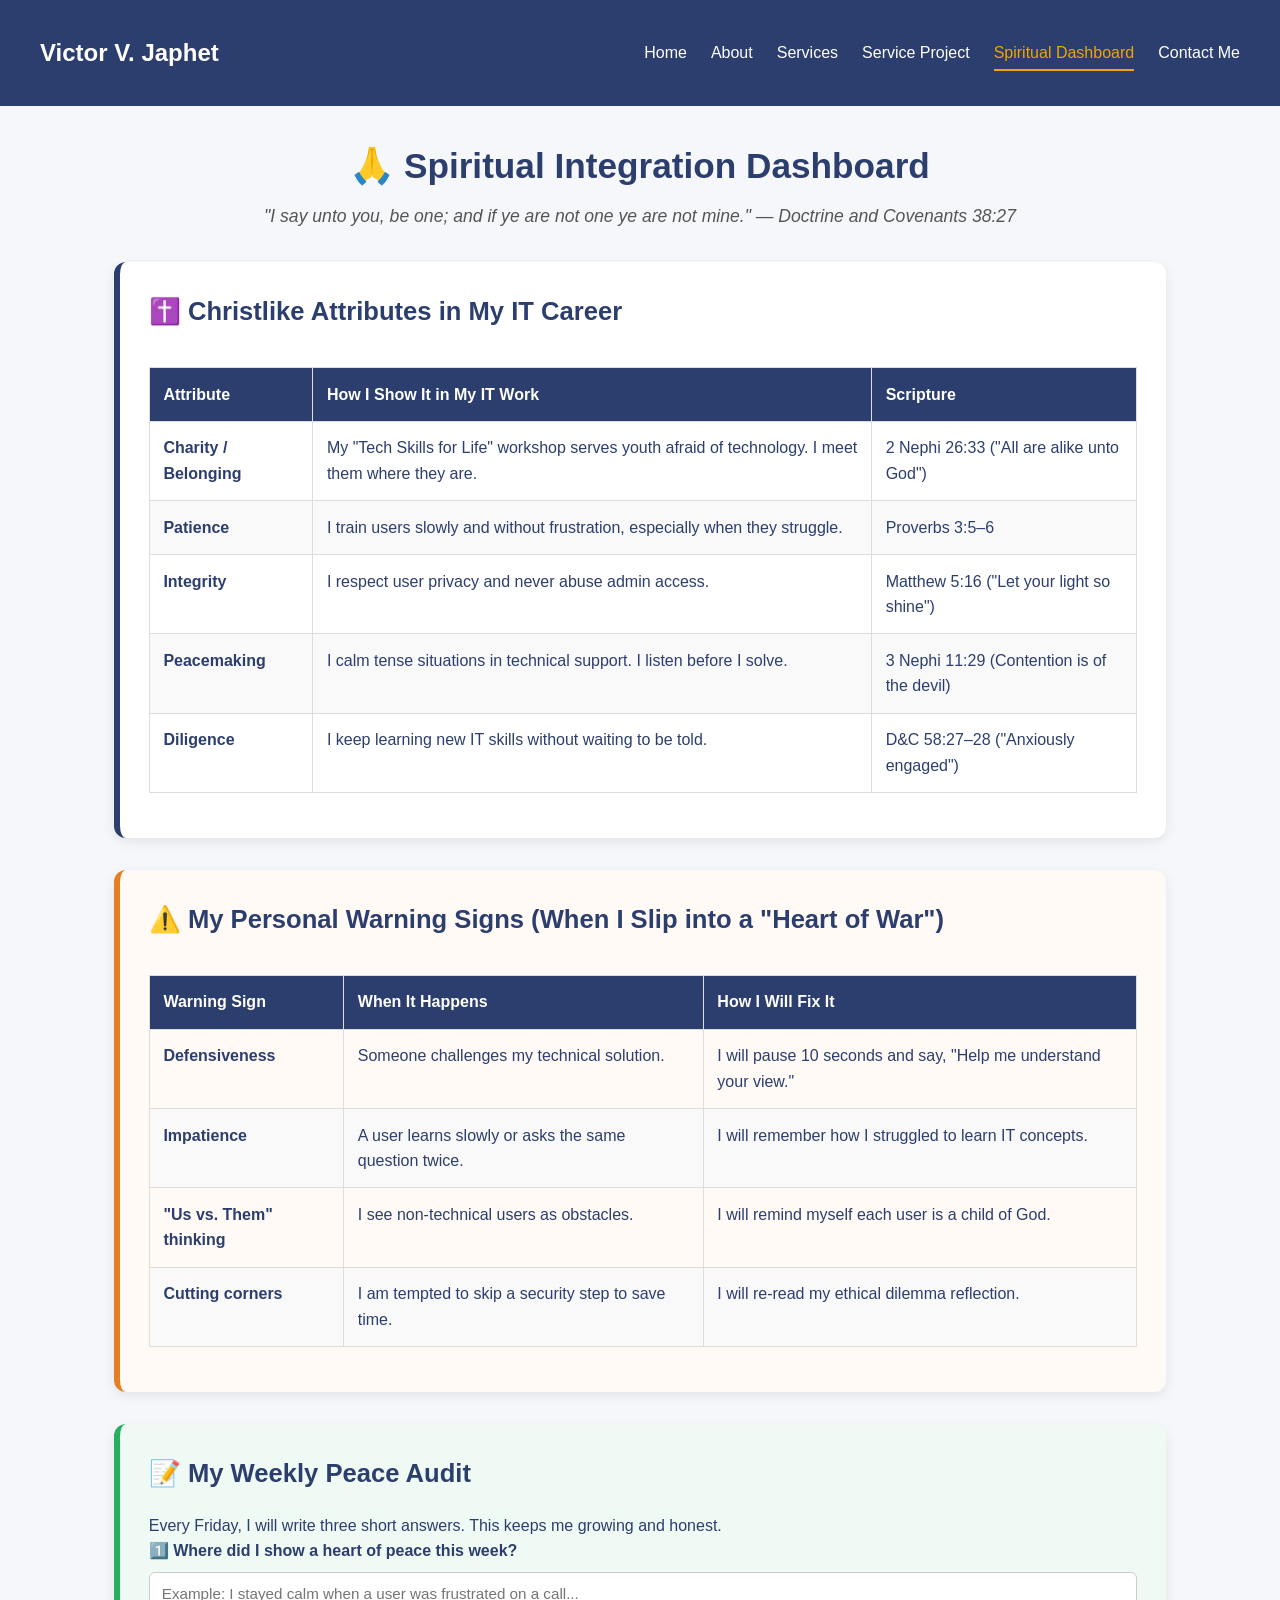
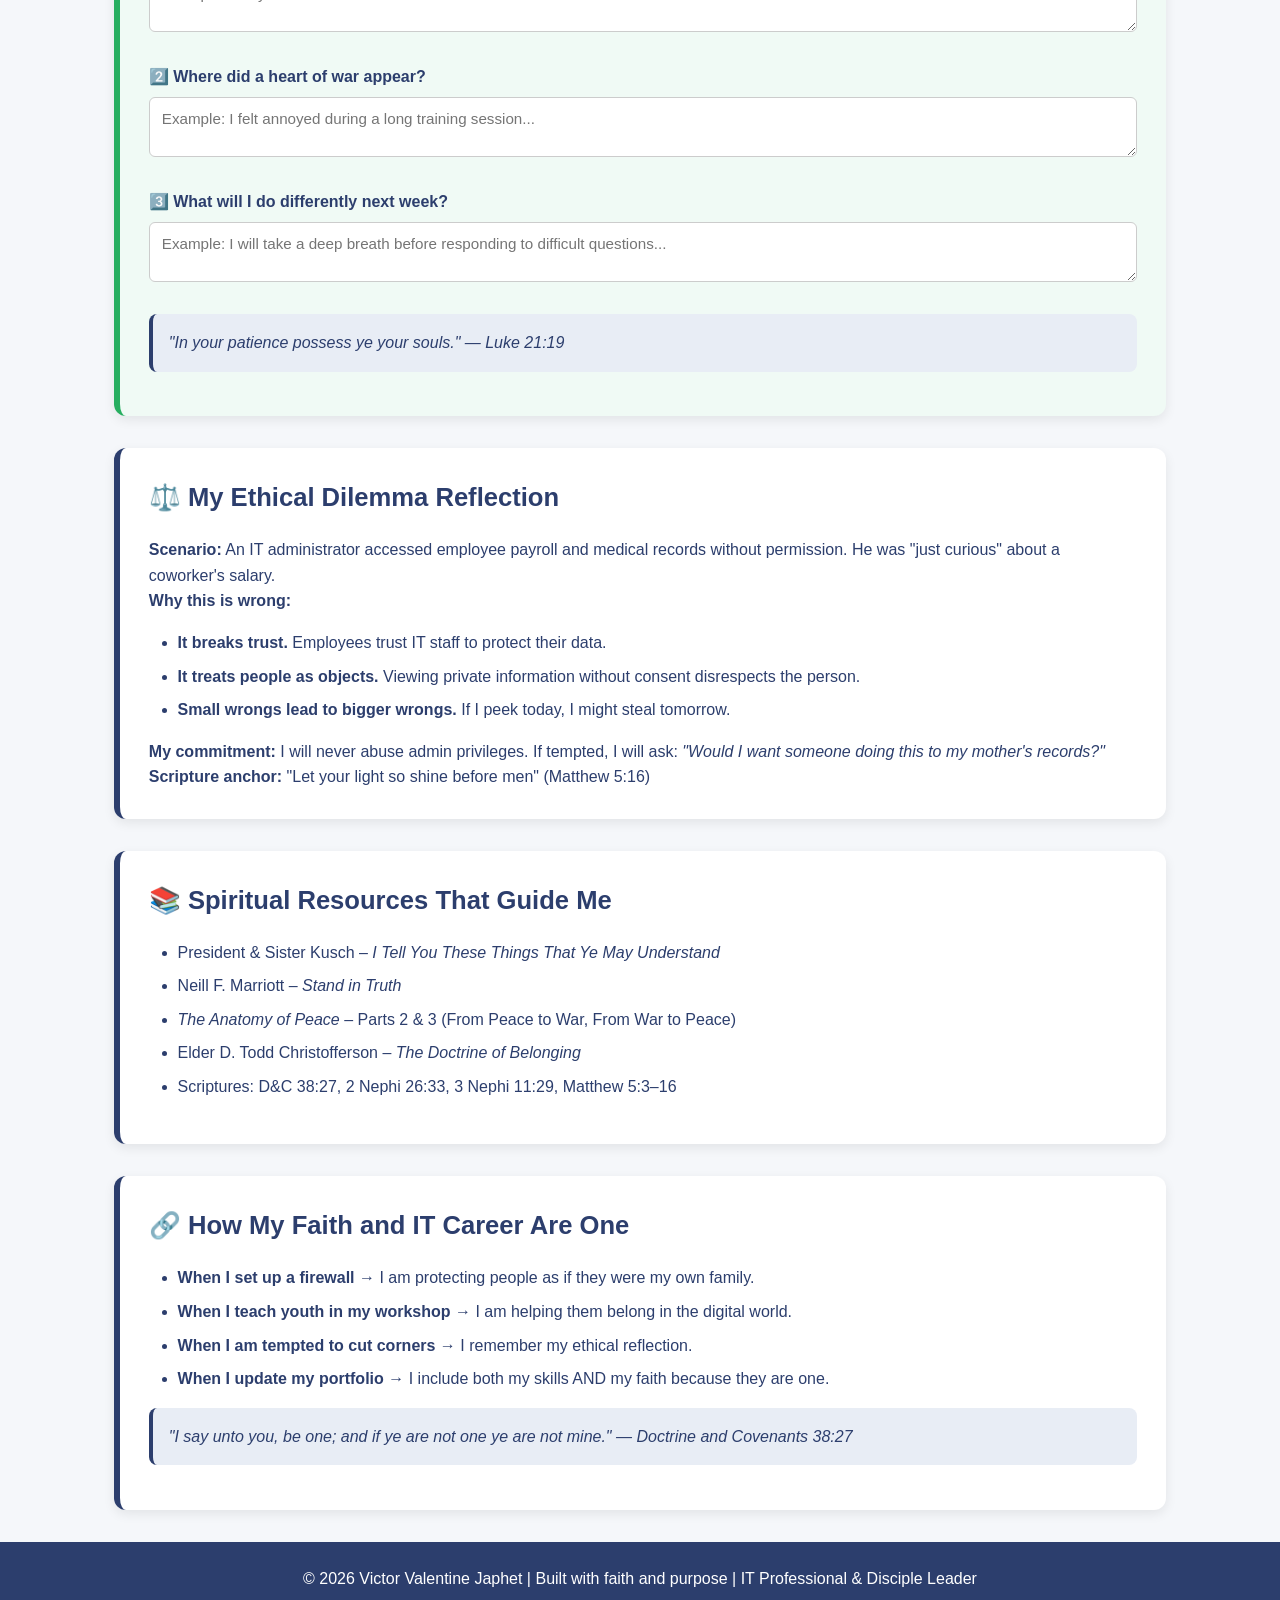
==== spiritual.html @ bac561ef "Add files via upload" ====
<!DOCTYPE html>
<html lang="en">
<head>
    <meta charset="UTF-8">
    <meta name="viewport" content="width=device-width, initial-scale=1.0">
    <title>Victor Japhet - Spiritual Dashboard</title>
    <style>
        * {
            margin: 0;
            padding: 0;
            box-sizing: border-box;
        }

        body {
            font-family: 'Segoe UI', Tahoma, Geneva, Verdana, sans-serif;
            background: #f5f7fa;
            color: #2c3e6d;
            line-height: 1.6;
        }

        /* Navigation - matches your homepage */
        nav {
            background: #2c3e6d;
            padding: 1rem 2rem;
            position: sticky;
            top: 0;
            z-index: 100;
        }

        .nav-container {
            max-width: 1200px;
            margin: 0 auto;
            display: flex;
            justify-content: space-between;
            align-items: center;
            flex-wrap: wrap;
        }

        .logo a {
            color: white;
            font-size: 1.5rem;
            font-weight: bold;
            text-decoration: none;
        }

        .nav-menu {
            display: flex;
            list-style: none;
            gap: 1.5rem;
            flex-wrap: wrap;
        }

        .nav-menu li a {
            color: white;
            text-decoration: none;
            padding: 0.5rem 0;
            transition: 0.3s;
        }

        .nav-menu li a:hover,
        .nav-menu li a.active {
            border-bottom: 2px solid #f0a500;
            color: #f0a500;
        }

        /* Main container */
        .dashboard-container {
            max-width: 1100px;
            margin: 2rem auto;
            padding: 0 1.5rem;
        }

        /* Page title */
        .page-title {
            text-align: center;
            margin-bottom: 2rem;
        }

        .page-title h1 {
            font-size: 2.2rem;
            color: #2c3e6d;
        }

        .page-title p {
            font-size: 1.1rem;
            color: #555;
            font-style: italic;
            margin-top: 0.5rem;
        }

        /* Dashboard cards */
        .card {
            background: white;
            border-radius: 12px;
            padding: 1.8rem;
            margin-bottom: 2rem;
            box-shadow: 0 4px 12px rgba(0,0,0,0.08);
            border-left: 6px solid #2c3e6d;
        }

        .card.warning {
            border-left-color: #e67e22;
            background: #fffaf5;
        }

        .card.peace {
            border-left-color: #27ae60;
            background: #f0faf5;
        }

        .card h2 {
            margin-bottom: 1.2rem;
            font-size: 1.6rem;
            display: flex;
            align-items: center;
            gap: 0.5rem;
        }

        /* Tables */
        .table-wrapper {
            overflow-x: auto;
        }

        table {
            width: 100%;
            border-collapse: collapse;
            margin: 1rem 0;
        }

        th, td {
            border: 1px solid #ddd;
            padding: 0.85rem;
            text-align: left;
            vertical-align: top;
        }

        th {
            background: #2c3e6d;
            color: white;
            font-weight: 600;
        }

        tr:nth-child(even) {
            background: #f9f9f9;
        }

        /* Scripture box */
        .scripture-box {
            background: #e8edf5;
            padding: 1rem;
            border-radius: 8px;
            margin: 1rem 0;
            font-style: italic;
            color: #2c3e6d;
            border-left: 4px solid #2c3e6d;
        }

        /* Weekly audit textareas */
        .audit-item {
            margin-bottom: 1.5rem;
        }

        .audit-item label {
            font-weight: bold;
            display: block;
            margin-bottom: 0.5rem;
        }

        .audit-item textarea {
            width: 100%;
            padding: 0.75rem;
            border: 1px solid #ccc;
            border-radius: 6px;
            font-family: inherit;
            font-size: 0.95rem;
            resize: vertical;
        }

        /* List styling */
        ul, ol {
            padding-left: 1.8rem;
            margin: 1rem 0;
        }

        li {
            margin: 0.5rem 0;
        }

        /* Footer */
        footer {
            text-align: center;
            padding: 1.5rem;
            background: #2c3e6d;
            color: white;
            margin-top: 2rem;
        }

        /* Responsive */
        @media (max-width: 768px) {
            .nav-container {
                flex-direction: column;
                gap: 1rem;
            }
            .nav-menu {
                justify-content: center;
                gap: 1rem;
            }
            .card h2 {
                font-size: 1.3rem;
            }
            th, td {
                font-size: 0.85rem;
                padding: 0.5rem;
            }
            .page-title h1 {
                font-size: 1.6rem;
            }
        }
    </style>
</head>
<body>

<!-- Navigation - matches your homepage style -->
<nav>
    <div class="nav-container">
        <div class="logo">
            <a href="index.html">Victor V. Japhet</a>
        </div>
        <ul class="nav-menu">
            <li><a href="index.html">Home</a></li>
            <li><a href="index.html#about">About</a></li>
            <li><a href="index.html#services">Services</a></li>
            <li><a href="index.html#project">Service Project</a></li>
            <li><a href="spiritual.html" class="active">Spiritual Dashboard</a></li>
            <li><a href="index.html#contact">Contact Me</a></li>
        </ul>
    </div>
</nav>

<main class="dashboard-container">
    <div class="page-title">
        <h1>🙏 Spiritual Integration Dashboard</h1>
        <p>"I say unto you, be one; and if ye are not one ye are not mine." — Doctrine and Covenants 38:27</p>
    </div>

    <!-- Card 1: Christlike Attributes -->
    <div class="card">
        <h2>✝️ Christlike Attributes in My IT Career</h2>
        <div class="table-wrapper">
            <table>
                <thead>
                    <tr>
                        <th>Attribute</th>
                        <th>How I Show It in My IT Work</th>
                        <th>Scripture</th>
                    </tr>
                </thead>
                <tbody>
                    <tr>
                        <td><strong>Charity / Belonging</strong></td>
                        <td>My "Tech Skills for Life" workshop serves youth afraid of technology. I meet them where they are.</td>
                        <td>2 Nephi 26:33 ("All are alike unto God")</td>
                    </tr>
                    <tr>
                        <td><strong>Patience</strong></td>
                        <td>I train users slowly and without frustration, especially when they struggle.</td>
                        <td>Proverbs 3:5–6</td>
                    </tr>
                    <tr>
                        <td><strong>Integrity</strong></td>
                        <td>I respect user privacy and never abuse admin access.</td>
                        <td>Matthew 5:16 ("Let your light so shine")</td>
                    </tr>
                    <tr>
                        <td><strong>Peacemaking</strong></td>
                        <td>I calm tense situations in technical support. I listen before I solve.</td>
                        <td>3 Nephi 11:29 (Contention is of the devil)</td>
                    </tr>
                    <tr>
                        <td><strong>Diligence</strong></td>
                        <td>I keep learning new IT skills without waiting to be told.</td>
                        <td>D&C 58:27–28 ("Anxiously engaged")</td>
                    </tr>
                </tbody>
            </table>
        </div>
    </div>

    <!-- Card 2: Personal Warning Signs (Heart of War) -->
    <div class="card warning">
        <h2>⚠️ My Personal Warning Signs (When I Slip into a "Heart of War")</h2>
        <div class="table-wrapper">
            <table>
                <thead>
                    <tr>
                        <th>Warning Sign</th>
                        <th>When It Happens</th>
                        <th>How I Will Fix It</th>
                    </tr>
                </thead>
                <tbody>
                    <tr>
                        <td><strong>Defensiveness</strong></td>
                        <td>Someone challenges my technical solution.</td>
                        <td>I will pause 10 seconds and say, "Help me understand your view."</td>
                    </tr>
                    <tr>
                        <td><strong>Impatience</strong></td>
                        <td>A user learns slowly or asks the same question twice.</td>
                        <td>I will remember how I struggled to learn IT concepts.</td>
                    </tr>
                    <tr>
                        <td><strong>"Us vs. Them" thinking</strong></td>
                        <td>I see non-technical users as obstacles.</td>
                        <td>I will remind myself each user is a child of God.</td>
                    </tr>
                    <tr>
                        <td><strong>Cutting corners</strong></td>
                        <td>I am tempted to skip a security step to save time.</td>
                        <td>I will re-read my ethical dilemma reflection.</td>
                    </tr>
                </tbody>
            </table>
        </div>
    </div>

    <!-- Card 3: Weekly Peace Audit -->
    <div class="card peace">
        <h2>📝 My Weekly Peace Audit</h2>
        <p>Every Friday, I will write three short answers. This keeps me growing and honest.</p>
        
        <div class="audit-item">
            <label>1️⃣ Where did I show a heart of peace this week?</label>
            <textarea rows="2" placeholder="Example: I stayed calm when a user was frustrated on a call..."></textarea>
        </div>
        
        <div class="audit-item">
            <label>2️⃣ Where did a heart of war appear?</label>
            <textarea rows="2" placeholder="Example: I felt annoyed during a long training session..."></textarea>
        </div>
        
        <div class="audit-item">
            <label>3️⃣ What will I do differently next week?</label>
            <textarea rows="2" placeholder="Example: I will take a deep breath before responding to difficult questions..."></textarea>
        </div>
        
        <div class="scripture-box">
            "In your patience possess ye your souls." — Luke 21:19
        </div>
    </div>

    <!-- Card 4: Ethical Dilemma Reflection -->
    <div class="card">
        <h2>⚖️ My Ethical Dilemma Reflection</h2>
        <p><strong>Scenario:</strong> An IT administrator accessed employee payroll and medical records without permission. He was "just curious" about a coworker's salary.</p>
        <p><strong>Why this is wrong:</strong></p>
        <ul>
            <li><strong>It breaks trust.</strong> Employees trust IT staff to protect their data.</li>
            <li><strong>It treats people as objects.</strong> Viewing private information without consent disrespects the person.</li>
            <li><strong>Small wrongs lead to bigger wrongs.</strong> If I peek today, I might steal tomorrow.</li>
        </ul>
        <p><strong>My commitment:</strong> I will never abuse admin privileges. If tempted, I will ask: <em>"Would I want someone doing this to my mother's records?"</em></p>
        <p><strong>Scripture anchor:</strong> "Let your light so shine before men" (Matthew 5:16)</p>
    </div>

    <!-- Card 5: Resources I Use -->
    <div class="card">
        <h2>📚 Spiritual Resources That Guide Me</h2>
        <ul>
            <li>President & Sister Kusch – <em>I Tell You These Things That Ye May Understand</em></li>
            <li>Neill F. Marriott – <em>Stand in Truth</em></li>
            <li><em>The Anatomy of Peace</em> – Parts 2 & 3 (From Peace to War, From War to Peace)</li>
            <li>Elder D. Todd Christofferson – <em>The Doctrine of Belonging</em></li>
            <li>Scriptures: D&C 38:27, 2 Nephi 26:33, 3 Nephi 11:29, Matthew 5:3–16</li>
        </ul>
    </div>

    <!-- Card 6: How Faith Connects to My IT Work -->
    <div class="card">
        <h2>🔗 How My Faith and IT Career Are One</h2>
        <ul>
            <li><strong>When I set up a firewall</strong> → I am protecting people as if they were my own family.</li>
            <li><strong>When I teach youth in my workshop</strong> → I am helping them belong in the digital world.</li>
            <li><strong>When I am tempted to cut corners</strong> → I remember my ethical reflection.</li>
            <li><strong>When I update my portfolio</strong> → I include both my skills AND my faith because they are one.</li>
        </ul>
        <div class="scripture-box">
            "I say unto you, be one; and if ye are not one ye are not mine." — Doctrine and Covenants 38:27
        </div>
    </div>
</main>

<footer>
    <p>&copy; 2026 Victor Valentine Japhet | Built with faith and purpose | IT Professional & Disciple Leader</p>
</footer>

</body>
</html>
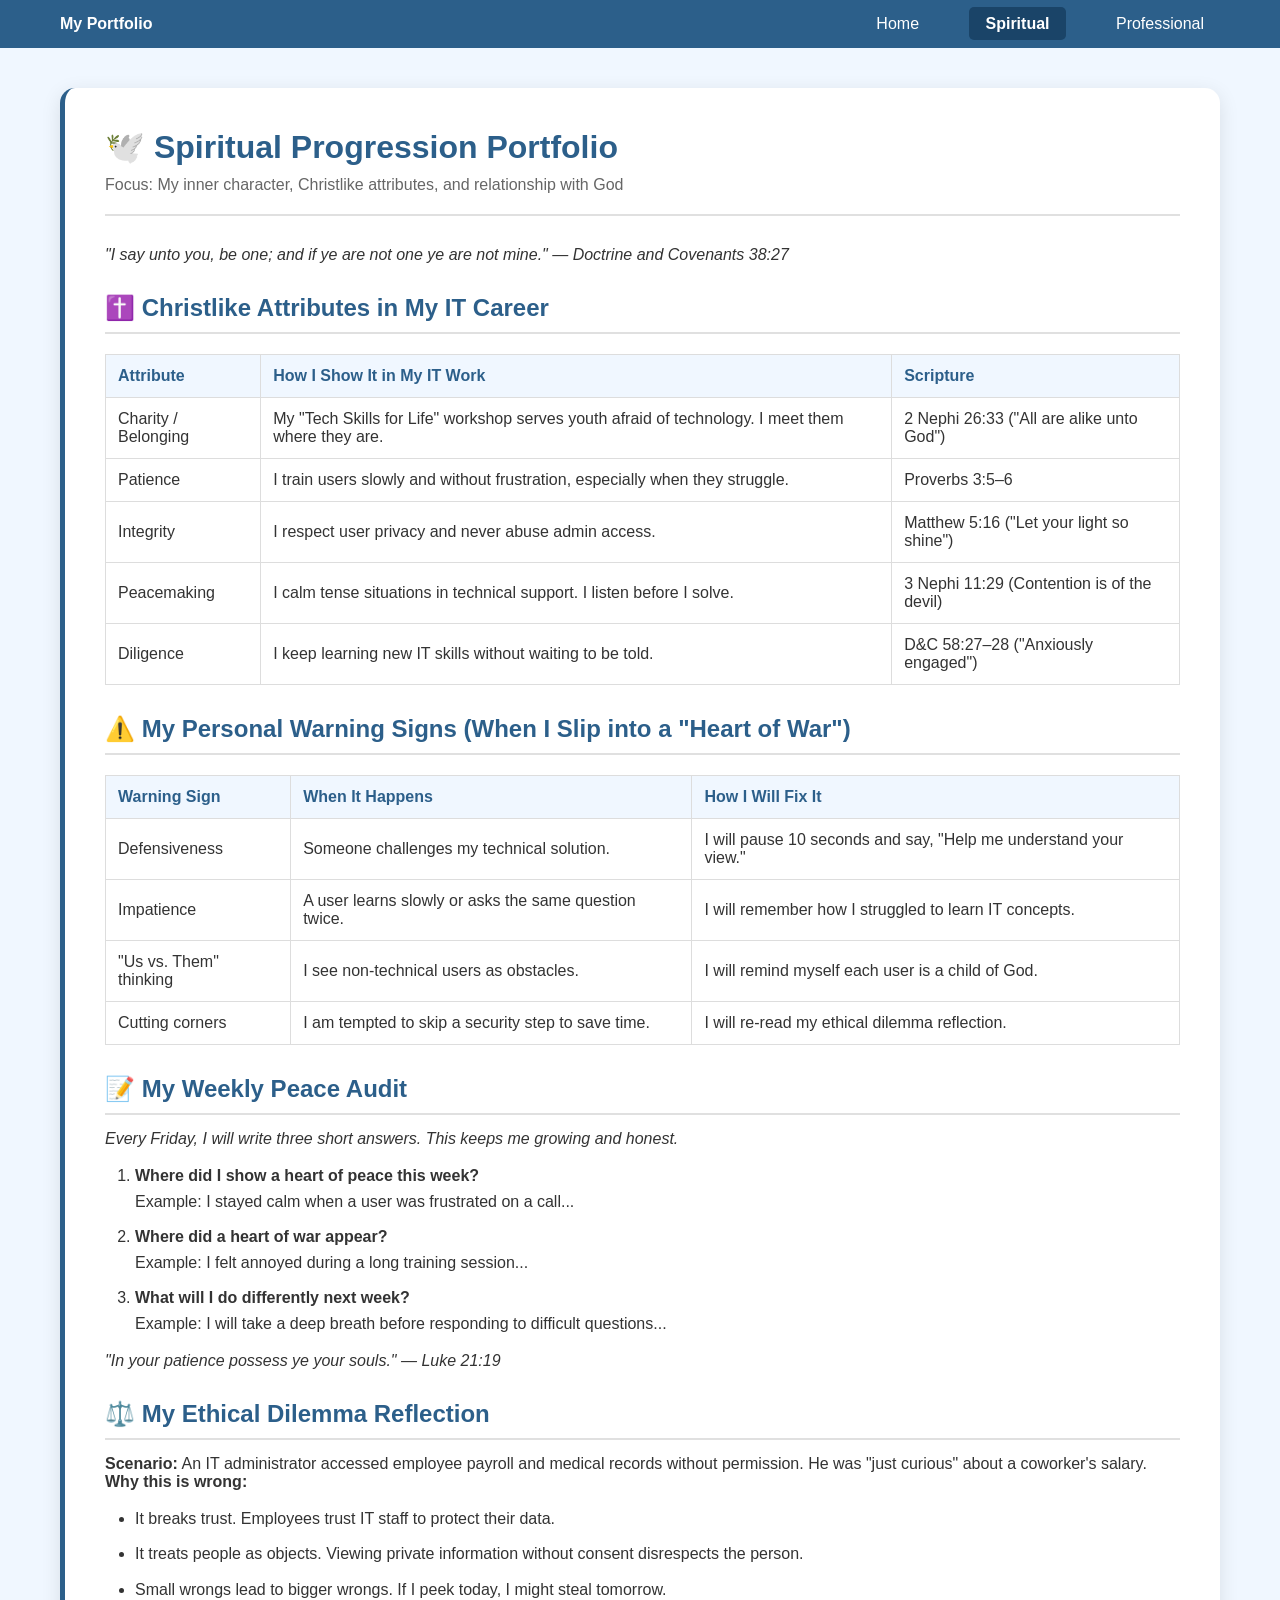
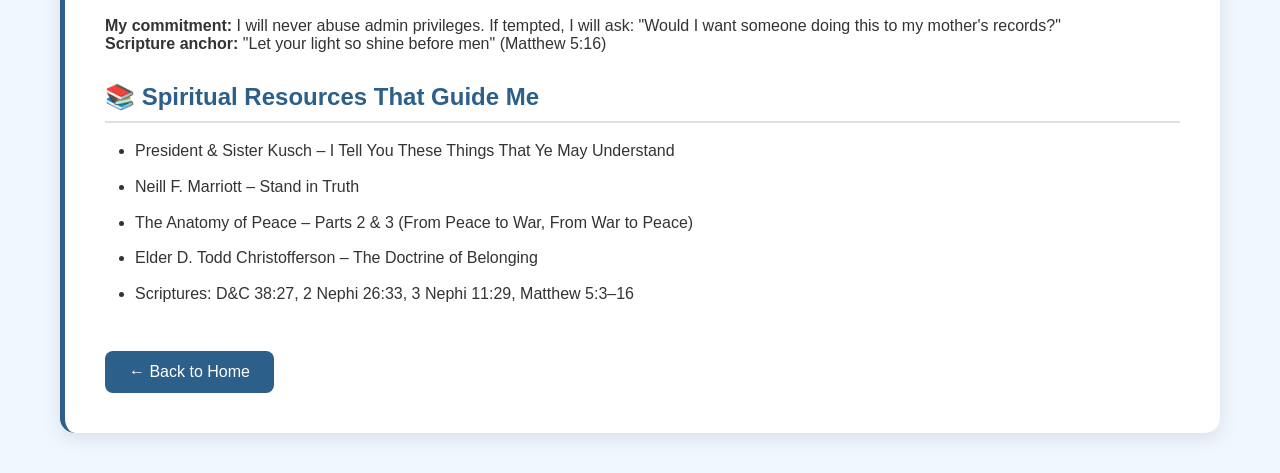
==== commit 5f5d1a29: "Add files via upload" ====
--- a/spiritual.html
+++ b/spiritual.html
@@ -3,396 +3,264 @@
 <head>
     <meta charset="UTF-8">
     <meta name="viewport" content="width=device-width, initial-scale=1.0">
-    <title>Victor Japhet - Spiritual Dashboard</title>
+    <title>Spiritual Progression Portfolio</title>
     <style>
         * {
             margin: 0;
             padding: 0;
             box-sizing: border-box;
         }
-
+        
         body {
             font-family: 'Segoe UI', Tahoma, Geneva, Verdana, sans-serif;
-            background: #f5f7fa;
-            color: #2c3e6d;
-            line-height: 1.6;
-        }
-
-        /* Navigation - matches your homepage */
-        nav {
-            background: #2c3e6d;
-            padding: 1rem 2rem;
+            background: #f0f7ff;
+            color: #333;
+        }
+        
+        .nav-bar {
+            background: #2c5f8a;
+            padding: 15px 0;
             position: sticky;
             top: 0;
             z-index: 100;
         }
-
+        
         .nav-container {
             max-width: 1200px;
             margin: 0 auto;
+            padding: 0 20px;
             display: flex;
             justify-content: space-between;
             align-items: center;
-            flex-wrap: wrap;
-        }
-
-        .logo a {
-            color: white;
-            font-size: 1.5rem;
-            font-weight: bold;
-            text-decoration: none;
-        }
-
-        .nav-menu {
-            display: flex;
-            list-style: none;
-            gap: 1.5rem;
-            flex-wrap: wrap;
-        }
-
-        .nav-menu li a {
+        }
+        
+        .nav-links a {
             color: white;
             text-decoration: none;
-            padding: 0.5rem 0;
-            transition: 0.3s;
-        }
-
-        .nav-menu li a:hover,
-        .nav-menu li a.active {
-            border-bottom: 2px solid #f0a500;
-            color: #f0a500;
-        }
-
-        /* Main container */
-        .dashboard-container {
-            max-width: 1100px;
-            margin: 2rem auto;
-            padding: 0 1.5rem;
-        }
-
-        /* Page title */
-        .page-title {
-            text-align: center;
-            margin-bottom: 2rem;
-        }
-
-        .page-title h1 {
-            font-size: 2.2rem;
-            color: #2c3e6d;
-        }
-
-        .page-title p {
-            font-size: 1.1rem;
-            color: #555;
-            font-style: italic;
-            margin-top: 0.5rem;
-        }
-
-        /* Dashboard cards */
-        .card {
+            margin-left: 30px;
+            padding: 8px 16px;
+            border-radius: 5px;
+            transition: background 0.3s;
+        }
+        
+        .nav-links a:hover {
+            background: #1a4468;
+        }
+        
+        .nav-links a.active {
+            background: #1a4468;
+            font-weight: bold;
+        }
+        
+        .container {
+            max-width: 1200px;
+            margin: 0 auto;
+            padding: 40px 20px;
+        }
+        
+        .spiritual-section {
             background: white;
-            border-radius: 12px;
-            padding: 1.8rem;
-            margin-bottom: 2rem;
-            box-shadow: 0 4px 12px rgba(0,0,0,0.08);
-            border-left: 6px solid #2c3e6d;
-        }
-
-        .card.warning {
-            border-left-color: #e67e22;
-            background: #fffaf5;
-        }
-
-        .card.peace {
-            border-left-color: #27ae60;
-            background: #f0faf5;
-        }
-
-        .card h2 {
-            margin-bottom: 1.2rem;
-            font-size: 1.6rem;
-            display: flex;
-            align-items: center;
-            gap: 0.5rem;
-        }
-
-        /* Tables */
-        .table-wrapper {
-            overflow-x: auto;
-        }
-
+            padding: 40px;
+            border-radius: 15px;
+            box-shadow: 0 5px 20px rgba(0,0,0,0.1);
+            border-left: 5px solid #2c5f8a;
+        }
+        
+        h1 {
+            color: #2c5f8a;
+            margin-bottom: 10px;
+        }
+        
+        .subtitle {
+            color: #666;
+            margin-bottom: 30px;
+            padding-bottom: 20px;
+            border-bottom: 2px solid #e0e0e0;
+        }
+        
+        h2 {
+            color: #2c5f8a;
+            margin: 30px 0 15px 0;
+            padding-bottom: 10px;
+            border-bottom: 2px solid #e0e0e0;
+        }
+        
+        h3 {
+            color: #2c5f8a;
+            margin: 20px 0 10px 0;
+        }
+        
         table {
             width: 100%;
             border-collapse: collapse;
-            margin: 1rem 0;
-        }
-
+            margin: 20px 0;
+        }
+        
         th, td {
             border: 1px solid #ddd;
-            padding: 0.85rem;
+            padding: 12px;
             text-align: left;
-            vertical-align: top;
-        }
-
+        }
+        
         th {
-            background: #2c3e6d;
+            background: #f0f7ff;
+            color: #2c5f8a;
+            font-weight: bold;
+        }
+        
+        tr:hover {
+            background: #f9f9f9;
+        }
+        
+        ul, ol {
+            margin: 15px 0;
+            padding-left: 30px;
+        }
+        
+        li {
+            margin: 10px 0;
+            line-height: 1.6;
+        }
+        
+        .back-home {
+            display: inline-block;
+            margin-top: 30px;
+            padding: 12px 24px;
+            background: #2c5f8a;
             color: white;
-            font-weight: 600;
-        }
-
-        tr:nth-child(even) {
-            background: #f9f9f9;
-        }
-
-        /* Scripture box */
-        .scripture-box {
-            background: #e8edf5;
-            padding: 1rem;
+            text-decoration: none;
             border-radius: 8px;
-            margin: 1rem 0;
-            font-style: italic;
-            color: #2c3e6d;
-            border-left: 4px solid #2c3e6d;
-        }
-
-        /* Weekly audit textareas */
-        .audit-item {
-            margin-bottom: 1.5rem;
-        }
-
-        .audit-item label {
-            font-weight: bold;
-            display: block;
-            margin-bottom: 0.5rem;
-        }
-
-        .audit-item textarea {
-            width: 100%;
-            padding: 0.75rem;
-            border: 1px solid #ccc;
-            border-radius: 6px;
-            font-family: inherit;
-            font-size: 0.95rem;
-            resize: vertical;
-        }
-
-        /* List styling */
-        ul, ol {
-            padding-left: 1.8rem;
-            margin: 1rem 0;
-        }
-
-        li {
-            margin: 0.5rem 0;
-        }
-
-        /* Footer */
-        footer {
-            text-align: center;
-            padding: 1.5rem;
-            background: #2c3e6d;
-            color: white;
-            margin-top: 2rem;
-        }
-
-        /* Responsive */
+            transition: background 0.3s;
+        }
+        
+        .back-home:hover {
+            background: #1a4468;
+        }
+        
         @media (max-width: 768px) {
-            .nav-container {
-                flex-direction: column;
-                gap: 1rem;
+            .spiritual-section {
+                padding: 20px;
             }
-            .nav-menu {
-                justify-content: center;
-                gap: 1rem;
-            }
-            .card h2 {
-                font-size: 1.3rem;
-            }
-            th, td {
-                font-size: 0.85rem;
-                padding: 0.5rem;
-            }
-            .page-title h1 {
-                font-size: 1.6rem;
+            
+            table, th, td {
+                font-size: 14px;
             }
         }
     </style>
 </head>
 <body>
-
-<!-- Navigation - matches your homepage style -->
-<nav>
-    <div class="nav-container">
-        <div class="logo">
-            <a href="index.html">Victor V. Japhet</a>
-        </div>
-        <ul class="nav-menu">
-            <li><a href="index.html">Home</a></li>
-            <li><a href="index.html#about">About</a></li>
-            <li><a href="index.html#services">Services</a></li>
-            <li><a href="index.html#project">Service Project</a></li>
-            <li><a href="spiritual.html" class="active">Spiritual Dashboard</a></li>
-            <li><a href="index.html#contact">Contact Me</a></li>
-        </ul>
-    </div>
-</nav>
-
-<main class="dashboard-container">
-    <div class="page-title">
-        <h1>🙏 Spiritual Integration Dashboard</h1>
-        <p>"I say unto you, be one; and if ye are not one ye are not mine." — Doctrine and Covenants 38:27</p>
-    </div>
-
-    <!-- Card 1: Christlike Attributes -->
-    <div class="card">
-        <h2>✝️ Christlike Attributes in My IT Career</h2>
-        <div class="table-wrapper">
-            <table>
-                <thead>
-                    <tr>
-                        <th>Attribute</th>
-                        <th>How I Show It in My IT Work</th>
-                        <th>Scripture</th>
-                    </tr>
-                </thead>
-                <tbody>
-                    <tr>
-                        <td><strong>Charity / Belonging</strong></td>
-                        <td>My "Tech Skills for Life" workshop serves youth afraid of technology. I meet them where they are.</td>
-                        <td>2 Nephi 26:33 ("All are alike unto God")</td>
-                    </tr>
-                    <tr>
-                        <td><strong>Patience</strong></td>
-                        <td>I train users slowly and without frustration, especially when they struggle.</td>
-                        <td>Proverbs 3:5–6</td>
-                    </tr>
-                    <tr>
-                        <td><strong>Integrity</strong></td>
-                        <td>I respect user privacy and never abuse admin access.</td>
-                        <td>Matthew 5:16 ("Let your light so shine")</td>
-                    </tr>
-                    <tr>
-                        <td><strong>Peacemaking</strong></td>
-                        <td>I calm tense situations in technical support. I listen before I solve.</td>
-                        <td>3 Nephi 11:29 (Contention is of the devil)</td>
-                    </tr>
-                    <tr>
-                        <td><strong>Diligence</strong></td>
-                        <td>I keep learning new IT skills without waiting to be told.</td>
-                        <td>D&C 58:27–28 ("Anxiously engaged")</td>
-                    </tr>
-                </tbody>
-            </table>
+    <div class="nav-bar">
+        <div class="nav-container">
+            <div style="color: white; font-weight: bold;">My Portfolio</div>
+            <div class="nav-links">
+                <a href="index.html">Home</a>
+                <a href="spiritual.html" class="active">Spiritual</a>
+                <a href="professional.html">Professional</a>
+            </div>
         </div>
     </div>
-
-    <!-- Card 2: Personal Warning Signs (Heart of War) -->
-    <div class="card warning">
-        <h2>⚠️ My Personal Warning Signs (When I Slip into a "Heart of War")</h2>
-        <div class="table-wrapper">
+    
+    <div class="container">
+        <div class="spiritual-section">
+            <h1>🕊️ Spiritual Progression Portfolio</h1>
+            <div class="subtitle">Focus: My inner character, Christlike attributes, and relationship with God</div>
+            
+            <p style="font-style: italic; margin-bottom: 30px;">"I say unto you, be one; and if ye are not one ye are not mine." — Doctrine and Covenants 38:27</p>
+            
+            <h2>✝️ Christlike Attributes in My IT Career</h2>
             <table>
-                <thead>
-                    <tr>
-                        <th>Warning Sign</th>
-                        <th>When It Happens</th>
-                        <th>How I Will Fix It</th>
-                    </tr>
-                </thead>
-                <tbody>
-                    <tr>
-                        <td><strong>Defensiveness</strong></td>
-                        <td>Someone challenges my technical solution.</td>
-                        <td>I will pause 10 seconds and say, "Help me understand your view."</td>
-                    </tr>
-                    <tr>
-                        <td><strong>Impatience</strong></td>
-                        <td>A user learns slowly or asks the same question twice.</td>
-                        <td>I will remember how I struggled to learn IT concepts.</td>
-                    </tr>
-                    <tr>
-                        <td><strong>"Us vs. Them" thinking</strong></td>
-                        <td>I see non-technical users as obstacles.</td>
-                        <td>I will remind myself each user is a child of God.</td>
-                    </tr>
-                    <tr>
-                        <td><strong>Cutting corners</strong></td>
-                        <td>I am tempted to skip a security step to save time.</td>
-                        <td>I will re-read my ethical dilemma reflection.</td>
-                    </tr>
-                </tbody>
+                <tr>
+                    <th>Attribute</th>
+                    <th>How I Show It in My IT Work</th>
+                    <th>Scripture</th>
+                </tr>
+                <tr>
+                    <td>Charity / Belonging</td>
+                    <td>My "Tech Skills for Life" workshop serves youth afraid of technology. I meet them where they are.</td>
+                    <td>2 Nephi 26:33 ("All are alike unto God")</td>
+                </tr>
+                <tr>
+                    <td>Patience</td>
+                    <td>I train users slowly and without frustration, especially when they struggle.</td>
+                    <td>Proverbs 3:5–6</td>
+                </tr>
+                <tr>
+                    <td>Integrity</td>
+                    <td>I respect user privacy and never abuse admin access.</td>
+                    <td>Matthew 5:16 ("Let your light so shine")</td>
+                </tr>
+                <tr>
+                    <td>Peacemaking</td>
+                    <td>I calm tense situations in technical support. I listen before I solve.</td>
+                    <td>3 Nephi 11:29 (Contention is of the devil)</td>
+                </tr>
+                <tr>
+                    <td>Diligence</td>
+                    <td>I keep learning new IT skills without waiting to be told.</td>
+                    <td>D&C 58:27–28 ("Anxiously engaged")</td>
+                </tr>
             </table>
+            
+            <h2>⚠️ My Personal Warning Signs (When I Slip into a "Heart of War")</h2>
+            <table>
+                <tr>
+                    <th>Warning Sign</th>
+                    <th>When It Happens</th>
+                    <th>How I Will Fix It</th>
+                </tr>
+                <tr>
+                    <td>Defensiveness</td>
+                    <td>Someone challenges my technical solution.</td>
+                    <td>I will pause 10 seconds and say, "Help me understand your view."</td>
+                </tr>
+                <tr>
+                    <td>Impatience</td>
+                    <td>A user learns slowly or asks the same question twice.</td>
+                    <td>I will remember how I struggled to learn IT concepts.</td>
+                </tr>
+                <tr>
+                    <td>"Us vs. Them" thinking</td>
+                    <td>I see non-technical users as obstacles.</td>
+                    <td>I will remind myself each user is a child of God.</td>
+                </tr>
+                <tr>
+                    <td>Cutting corners</td>
+                    <td>I am tempted to skip a security step to save time.</td>
+                    <td>I will re-read my ethical dilemma reflection.</td>
+                </tr>
+            </table>
+            
+            <h2>📝 My Weekly Peace Audit</h2>
+            <p><em>Every Friday, I will write three short answers. This keeps me growing and honest.</em></p>
+            <ol>
+                <li><strong>Where did I show a heart of peace this week?</strong><br>Example: I stayed calm when a user was frustrated on a call...</li>
+                <li><strong>Where did a heart of war appear?</strong><br>Example: I felt annoyed during a long training session...</li>
+                <li><strong>What will I do differently next week?</strong><br>Example: I will take a deep breath before responding to difficult questions...</li>
+            </ol>
+            <p style="font-style: italic;">"In your patience possess ye your souls." — Luke 21:19</p>
+            
+            <h2>⚖️ My Ethical Dilemma Reflection</h2>
+            <p><strong>Scenario:</strong> An IT administrator accessed employee payroll and medical records without permission. He was "just curious" about a coworker's salary.</p>
+            <p><strong>Why this is wrong:</strong></p>
+            <ul>
+                <li>It breaks trust. Employees trust IT staff to protect their data.</li>
+                <li>It treats people as objects. Viewing private information without consent disrespects the person.</li>
+                <li>Small wrongs lead to bigger wrongs. If I peek today, I might steal tomorrow.</li>
+            </ul>
+            <p><strong>My commitment:</strong> I will never abuse admin privileges. If tempted, I will ask: "Would I want someone doing this to my mother's records?"</p>
+            <p><strong>Scripture anchor:</strong> "Let your light so shine before men" (Matthew 5:16)</p>
+            
+            <h2>📚 Spiritual Resources That Guide Me</h2>
+            <ul>
+                <li>President & Sister Kusch – I Tell You These Things That Ye May Understand</li>
+                <li>Neill F. Marriott – Stand in Truth</li>
+                <li>The Anatomy of Peace – Parts 2 & 3 (From Peace to War, From War to Peace)</li>
+                <li>Elder D. Todd Christofferson – The Doctrine of Belonging</li>
+                <li>Scriptures: D&C 38:27, 2 Nephi 26:33, 3 Nephi 11:29, Matthew 5:3–16</li>
+            </ul>
+            
+            <a href="index.html" class="back-home">← Back to Home</a>
         </div>
     </div>
-
-    <!-- Card 3: Weekly Peace Audit -->
-    <div class="card peace">
-        <h2>📝 My Weekly Peace Audit</h2>
-        <p>Every Friday, I will write three short answers. This keeps me growing and honest.</p>
-        
-        <div class="audit-item">
-            <label>1️⃣ Where did I show a heart of peace this week?</label>
-            <textarea rows="2" placeholder="Example: I stayed calm when a user was frustrated on a call..."></textarea>
-        </div>
-        
-        <div class="audit-item">
-            <label>2️⃣ Where did a heart of war appear?</label>
-            <textarea rows="2" placeholder="Example: I felt annoyed during a long training session..."></textarea>
-        </div>
-        
-        <div class="audit-item">
-            <label>3️⃣ What will I do differently next week?</label>
-            <textarea rows="2" placeholder="Example: I will take a deep breath before responding to difficult questions..."></textarea>
-        </div>
-        
-        <div class="scripture-box">
-            "In your patience possess ye your souls." — Luke 21:19
-        </div>
-    </div>
-
-    <!-- Card 4: Ethical Dilemma Reflection -->
-    <div class="card">
-        <h2>⚖️ My Ethical Dilemma Reflection</h2>
-        <p><strong>Scenario:</strong> An IT administrator accessed employee payroll and medical records without permission. He was "just curious" about a coworker's salary.</p>
-        <p><strong>Why this is wrong:</strong></p>
-        <ul>
-            <li><strong>It breaks trust.</strong> Employees trust IT staff to protect their data.</li>
-            <li><strong>It treats people as objects.</strong> Viewing private information without consent disrespects the person.</li>
-            <li><strong>Small wrongs lead to bigger wrongs.</strong> If I peek today, I might steal tomorrow.</li>
-        </ul>
-        <p><strong>My commitment:</strong> I will never abuse admin privileges. If tempted, I will ask: <em>"Would I want someone doing this to my mother's records?"</em></p>
-        <p><strong>Scripture anchor:</strong> "Let your light so shine before men" (Matthew 5:16)</p>
-    </div>
-
-    <!-- Card 5: Resources I Use -->
-    <div class="card">
-        <h2>📚 Spiritual Resources That Guide Me</h2>
-        <ul>
-            <li>President & Sister Kusch – <em>I Tell You These Things That Ye May Understand</em></li>
-            <li>Neill F. Marriott – <em>Stand in Truth</em></li>
-            <li><em>The Anatomy of Peace</em> – Parts 2 & 3 (From Peace to War, From War to Peace)</li>
-            <li>Elder D. Todd Christofferson – <em>The Doctrine of Belonging</em></li>
-            <li>Scriptures: D&C 38:27, 2 Nephi 26:33, 3 Nephi 11:29, Matthew 5:3–16</li>
-        </ul>
-    </div>
-
-    <!-- Card 6: How Faith Connects to My IT Work -->
-    <div class="card">
-        <h2>🔗 How My Faith and IT Career Are One</h2>
-        <ul>
-            <li><strong>When I set up a firewall</strong> → I am protecting people as if they were my own family.</li>
-            <li><strong>When I teach youth in my workshop</strong> → I am helping them belong in the digital world.</li>
-            <li><strong>When I am tempted to cut corners</strong> → I remember my ethical reflection.</li>
-            <li><strong>When I update my portfolio</strong> → I include both my skills AND my faith because they are one.</li>
-        </ul>
-        <div class="scripture-box">
-            "I say unto you, be one; and if ye are not one ye are not mine." — Doctrine and Covenants 38:27
-        </div>
-    </div>
-</main>
-
-<footer>
-    <p>&copy; 2026 Victor Valentine Japhet | Built with faith and purpose | IT Professional & Disciple Leader</p>
-</footer>
-
 </body>
 </html>
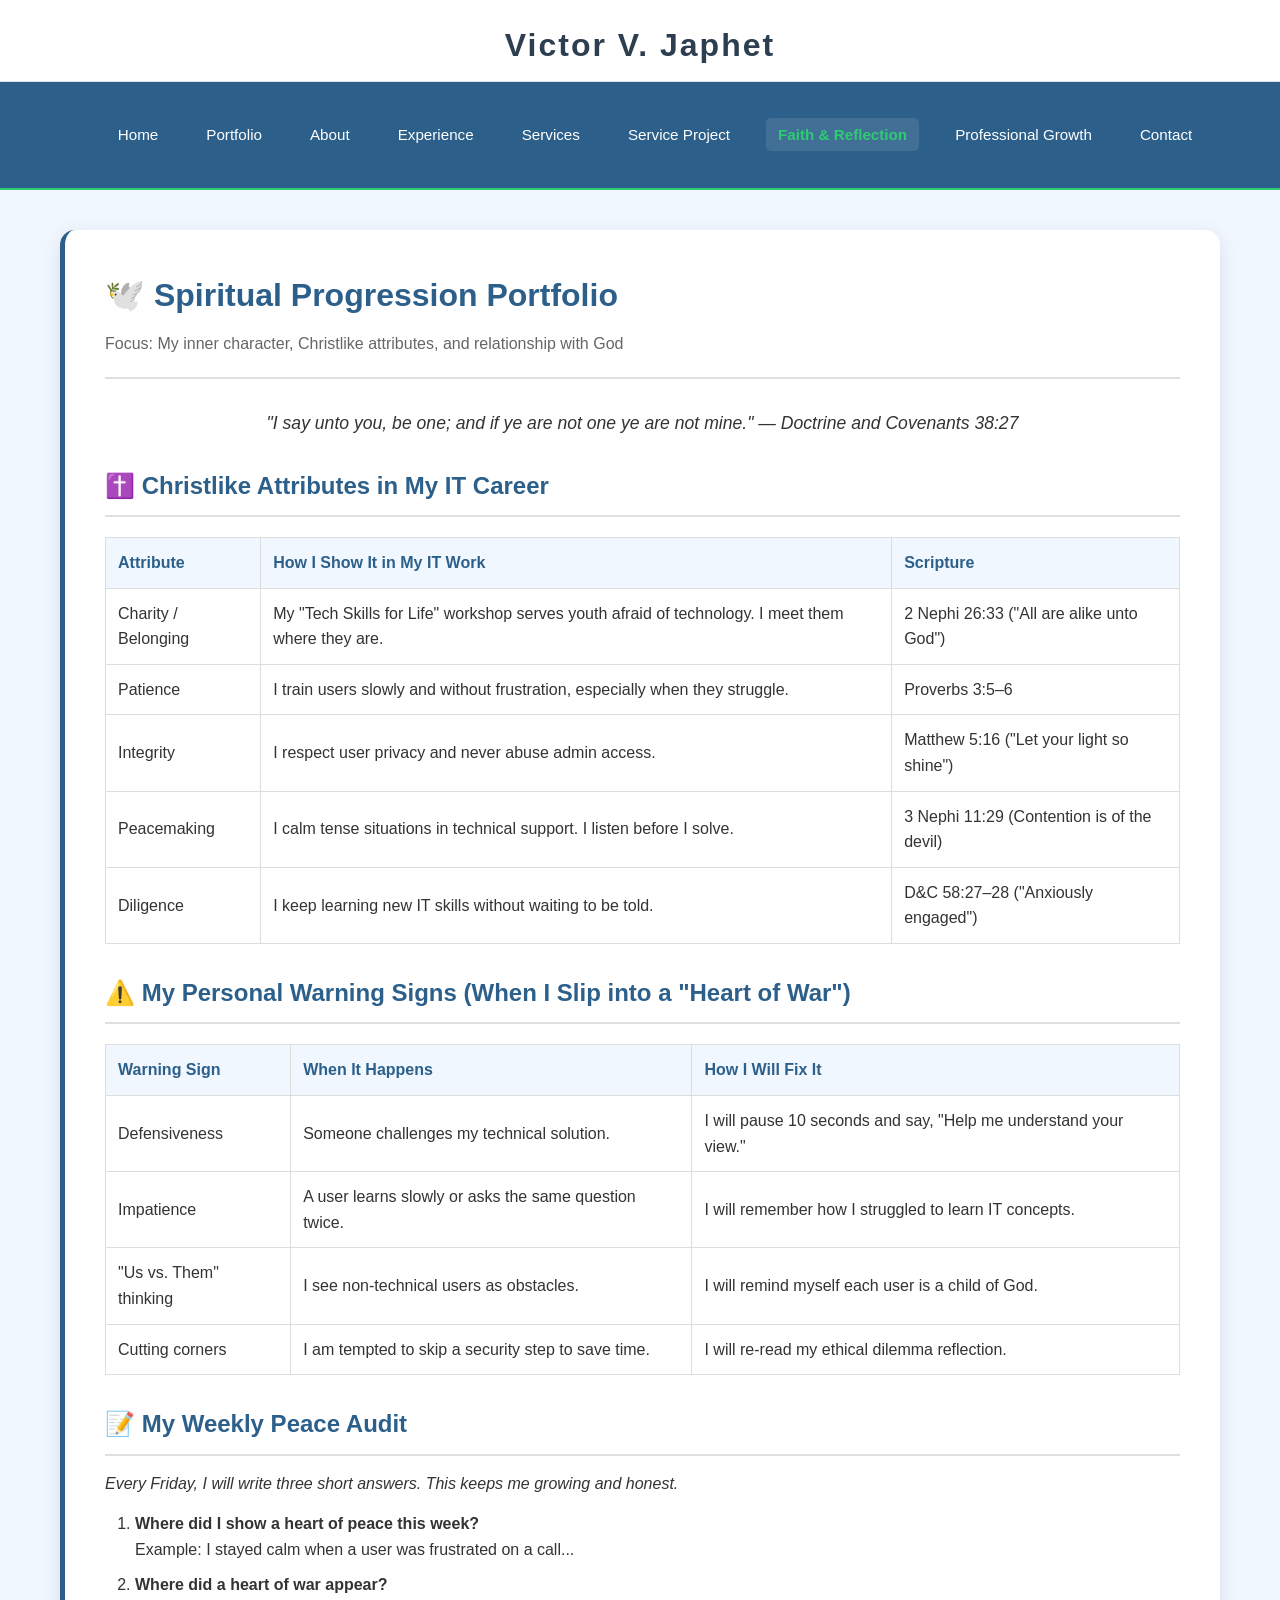
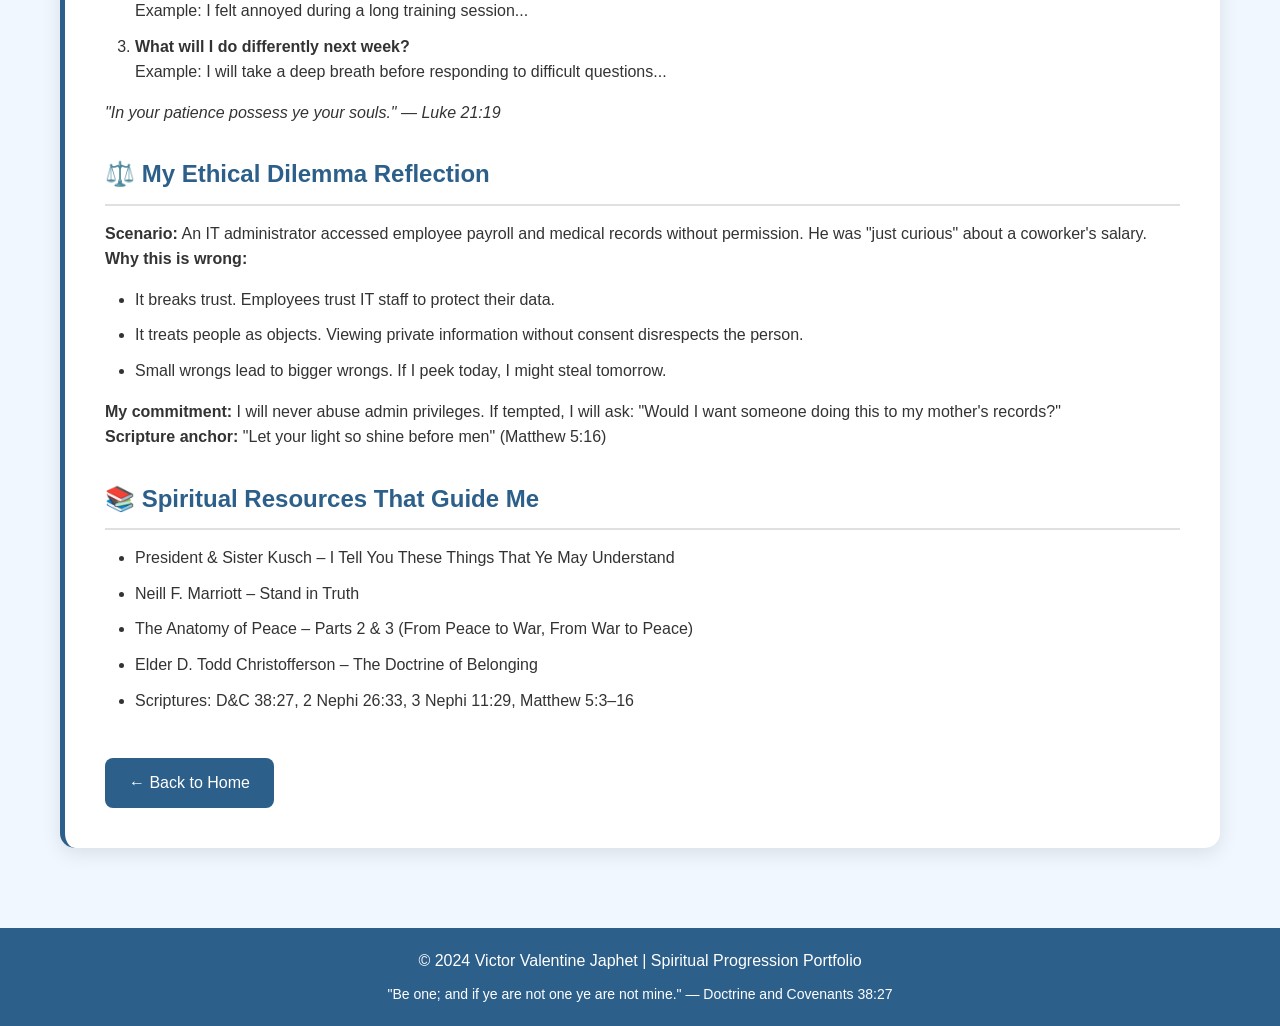
==== commit 44843333: "Add files via upload" ====
--- a/spiritual.html
+++ b/spiritual.html
@@ -3,61 +3,86 @@
 <head>
     <meta charset="UTF-8">
     <meta name="viewport" content="width=device-width, initial-scale=1.0">
-    <title>Spiritual Progression Portfolio</title>
+    <title>Spiritual Progression Portfolio | Victor Valentine Japhet</title>
     <style>
         * {
             margin: 0;
             padding: 0;
             box-sizing: border-box;
         }
-        
+
         body {
             font-family: 'Segoe UI', Tahoma, Geneva, Verdana, sans-serif;
             background: #f0f7ff;
             color: #333;
-        }
-        
+            line-height: 1.6;
+        }
+
+        .top-bar {
+            background: #ffffff;
+            padding: 20px 0 10px 0;
+            text-align: center;
+            border-bottom: 1px solid #e0e0e0;
+        }
+
+        .top-name {
+            font-size: 2rem;
+            font-weight: 600;
+            color: #2c3e50;
+            letter-spacing: 2px;
+        }
+
         .nav-bar {
             background: #2c5f8a;
             padding: 15px 0;
             position: sticky;
             top: 0;
-            z-index: 100;
-        }
-        
+            z-index: 1000;
+            border-bottom: 2px solid #2ecc71;
+        }
+
         .nav-container {
             max-width: 1200px;
             margin: 0 auto;
             padding: 0 20px;
+        }
+
+        .nav-links {
             display: flex;
-            justify-content: space-between;
-            align-items: center;
-        }
-        
+            justify-content: center;
+            gap: 1.5rem;
+            flex-wrap: wrap;
+            list-style: none;
+        }
+
         .nav-links a {
+            text-decoration: none;
             color: white;
-            text-decoration: none;
-            margin-left: 30px;
-            padding: 8px 16px;
+            font-weight: 500;
+            padding: 8px 12px;
+            transition: all 0.3s;
+            font-size: 0.95rem;
+        }
+
+        .nav-links a:hover {
+            color: #2ecc71;
+            background: rgba(255,255,255,0.1);
             border-radius: 5px;
-            transition: background 0.3s;
-        }
-        
-        .nav-links a:hover {
-            background: #1a4468;
-        }
-        
+        }
+
         .nav-links a.active {
-            background: #1a4468;
+            color: #2ecc71;
             font-weight: bold;
-        }
-        
+            background: rgba(255,255,255,0.1);
+            border-radius: 5px;
+        }
+
         .container {
             max-width: 1200px;
             margin: 0 auto;
             padding: 40px 20px;
         }
-        
+
         .spiritual-section {
             background: white;
             padding: 40px;
@@ -65,63 +90,60 @@
             box-shadow: 0 5px 20px rgba(0,0,0,0.1);
             border-left: 5px solid #2c5f8a;
         }
-        
+
         h1 {
             color: #2c5f8a;
             margin-bottom: 10px;
-        }
-        
+            font-size: 2rem;
+        }
+
         .subtitle {
             color: #666;
             margin-bottom: 30px;
             padding-bottom: 20px;
             border-bottom: 2px solid #e0e0e0;
         }
-        
+
         h2 {
             color: #2c5f8a;
             margin: 30px 0 15px 0;
             padding-bottom: 10px;
             border-bottom: 2px solid #e0e0e0;
-        }
-        
-        h3 {
-            color: #2c5f8a;
-            margin: 20px 0 10px 0;
-        }
-        
+            font-size: 1.5rem;
+        }
+
         table {
             width: 100%;
             border-collapse: collapse;
             margin: 20px 0;
         }
-        
+
         th, td {
             border: 1px solid #ddd;
             padding: 12px;
             text-align: left;
         }
-        
+
         th {
             background: #f0f7ff;
             color: #2c5f8a;
             font-weight: bold;
         }
-        
+
         tr:hover {
             background: #f9f9f9;
         }
-        
+
         ul, ol {
             margin: 15px 0;
             padding-left: 30px;
         }
-        
+
         li {
             margin: 10px 0;
             line-height: 1.6;
         }
-        
+
         .back-home {
             display: inline-block;
             margin-top: 30px;
@@ -132,40 +154,70 @@
             border-radius: 8px;
             transition: background 0.3s;
         }
-        
+
         .back-home:hover {
             background: #1a4468;
         }
-        
+
+        footer {
+            background: #2c5f8a;
+            color: white;
+            text-align: center;
+            padding: 20px;
+            margin-top: 40px;
+        }
+
         @media (max-width: 768px) {
             .spiritual-section {
                 padding: 20px;
             }
-            
             table, th, td {
-                font-size: 14px;
+                font-size: 12px;
+            }
+            .nav-links {
+                gap: 0.5rem;
+            }
+            .nav-links a {
+                padding: 5px 8px;
+                font-size: 0.7rem;
+            }
+            h1 {
+                font-size: 1.5rem;
+            }
+            h2 {
+                font-size: 1.2rem;
             }
         }
     </style>
 </head>
 <body>
+
+    <div class="top-bar">
+        <div class="top-name">Victor V. Japhet</div>
+    </div>
+
     <div class="nav-bar">
         <div class="nav-container">
-            <div style="color: white; font-weight: bold;">My Portfolio</div>
-            <div class="nav-links">
-                <a href="index.html">Home</a>
-                <a href="spiritual.html" class="active">Spiritual</a>
-                <a href="professional.html">Professional</a>
-            </div>
+            <ul class="nav-links">
+                <li><a href="index.html">Home</a></li>
+                <li><a href="index.html#portfolio">Portfolio</a></li>
+                <li><a href="index.html#about">About</a></li>
+                <li><a href="index.html#experience">Experience</a></li>
+                <li><a href="index.html#services">Services</a></li>
+                <li><a href="index.html#service-project">Service Project</a></li>
+                <li><a href="spiritual.html" class="active">Faith & Reflection</a></li>
+                <li><a href="professional.html">Professional Growth</a></li>
+                <li><a href="index.html#contact">Contact</a></li>
+            </ul>
         </div>
     </div>
-    
+
     <div class="container">
         <div class="spiritual-section">
             <h1>🕊️ Spiritual Progression Portfolio</h1>
             <div class="subtitle">Focus: My inner character, Christlike attributes, and relationship with God</div>
             
-            <p style="font-style: italic; margin-bottom: 30px;">"I say unto you, be one; and if ye are not one ye are not mine." — Doctrine and Covenants 38:27</p>
+            <p style="font-style: italic; margin-bottom: 30px; text-align: center; font-size: 1.1rem;">"I say unto you, be one; and if ye are not one ye are not mine." — Doctrine and Covenants 38:27</p>
             
             <h2>✝️ Christlike Attributes in My IT Career</h2>
             <table>
@@ -237,7 +289,7 @@
                 <li><strong>Where did a heart of war appear?</strong><br>Example: I felt annoyed during a long training session...</li>
                 <li><strong>What will I do differently next week?</strong><br>Example: I will take a deep breath before responding to difficult questions...</li>
             </ol>
-            <p style="font-style: italic;">"In your patience possess ye your souls." — Luke 21:19</p>
+            <p style="font-style: italic; margin-top: 15px;">"In your patience possess ye your souls." — Luke 21:19</p>
             
             <h2>⚖️ My Ethical Dilemma Reflection</h2>
             <p><strong>Scenario:</strong> An IT administrator accessed employee payroll and medical records without permission. He was "just curious" about a coworker's salary.</p>
@@ -262,5 +314,10 @@
             <a href="index.html" class="back-home">← Back to Home</a>
         </div>
     </div>
+
+    <footer>
+        <p>© 2024 Victor Valentine Japhet | Spiritual Progression Portfolio</p>
+        <p style="margin-top: 10px; font-size: 14px;">"Be one; and if ye are not one ye are not mine." — Doctrine and Covenants 38:27</p>
+    </footer>
 </body>
 </html>
